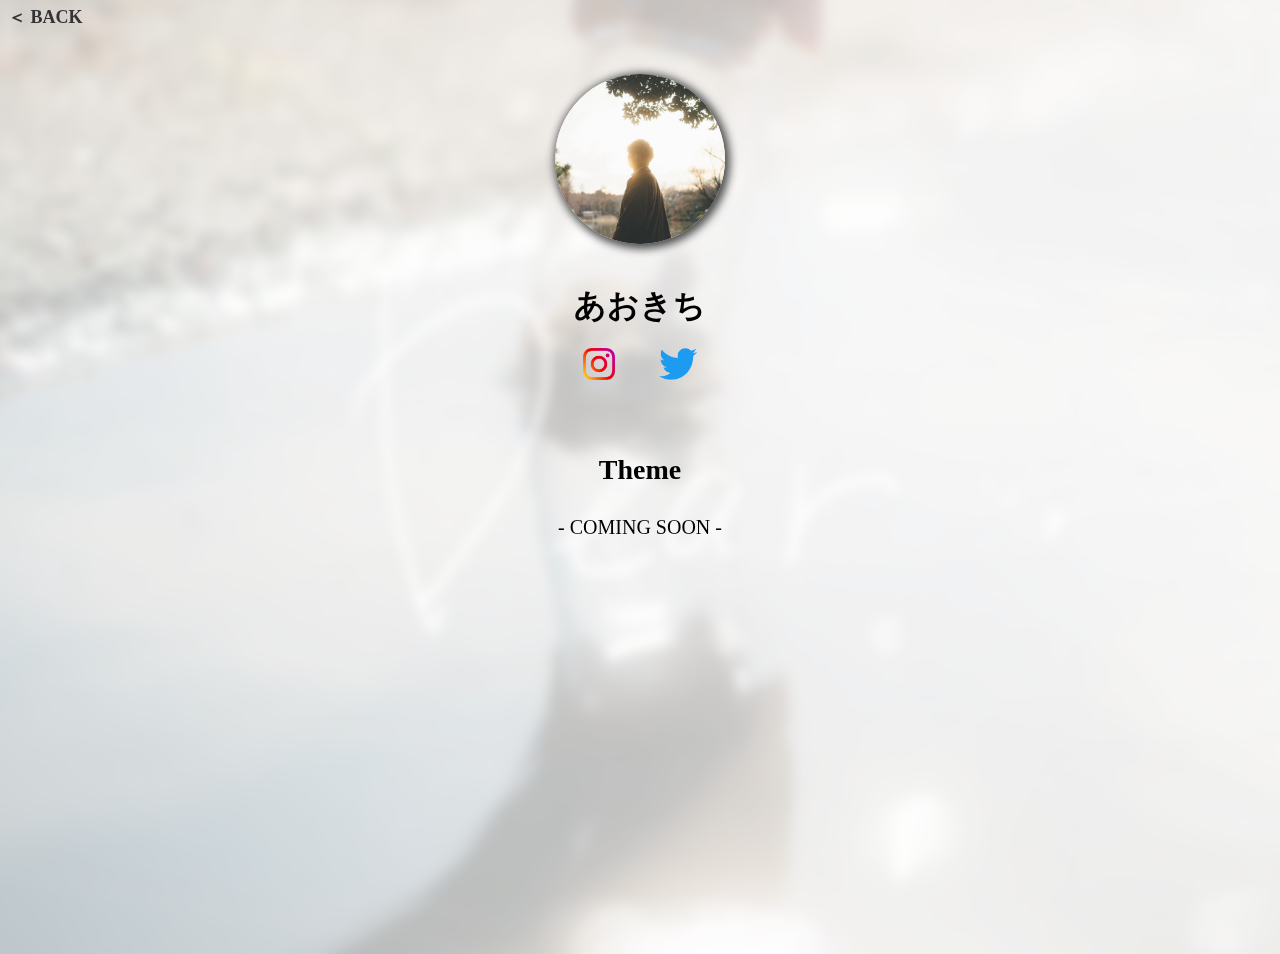
==== members/aokichi.html @ 50f56cc8 "微修正とメンバーページの作成" ====
<!DOCTYPE html>
<html lang="en">
  <head>
    <meta charset="UTF-8" />
    <meta http-equiv="X-UA-Compatible" content="IE=edge" />
    <meta name="viewport" content="width=device-width, initial-scale=1.0" />
    <title>Dear | あおきち</title>
    <link rel="stylesheet" href="./style.css" />
  </head>
  <body>
    <header>
      <a class="prev" href="#" onclick="history.back(-1);return false;"
        >＜ BACK</a
      >
    </header>
    <main>
      <img class="bg-image" src="/iamges/main_visual.jpg" alt="" />
      <section class="personal-data">
        <img
          class="member-logo"
          src="/iamges/member_icons/aokichi.jpg"
          alt=""
        />
        <h1 class="name">あおきち</h1>
        <div class="social-media">
          <a
            href="https://www.instagram.com/aokichi_photo/"
            target="_blank"
            rel="noopener noreferrer"
          >
            <img
              class="sns-logo"
              src="/iamges/Instagram_Glyph_Gradient_RGB.png"
              alt=""
            />
          </a>
          <a
            href="https://twitter.com/"
            target="_blank"
            rel="noopener noreferrer"
          >
            <img
              class="sns-logo"
              src="/iamges/2021 Twitter logo - blue.png"
              alt=""
            />
          </a>
        </div>
      </section>
      <section class="detail">
        <h2>Theme</h2>
        <p class="coming">- COMING SOON -</p>
      </section>
    </main>
  </body>
</html>
---- members/style.css ----
* {
  margin: 0;
  padding: 0;
}

section {
  display: flex;
  flex-direction: column;
  align-items: center;
}

a {
  text-decoration: none;
}

h2 {
  font-size: 28px;
}

header {
  margin: 5px 0;
}

.prev {
  font-size: 18px;
  padding: 8px;
  color: #333;
  font-weight: bold;
}

.bg-image {
  position: fixed;
  top: 50%;
  left: 50%;
  transform: translate(-50%, -50%);
  width: 120%;
  height: 120%;
  object-fit: cover;
  z-index: -1;
  filter: blur(6px);
  opacity: 0.4;
}

.name {
  font-size: 32px;
}

.member-logo {
  width: 170px;
  height: 170px;
  object-fit: cover;
  border-radius: 50%;
  box-shadow: 2px 2px 8px 3px rgb(78, 78, 78);
  margin: 40px 0;
}

.sns-logo {
  width: auto;
  height: 32px;
  margin: 20px;
}

.detail {
  margin-top: 50px;
  min-height: 500px;
}

.coming {
  margin: 30px 0;
  font-size: 20px;
}
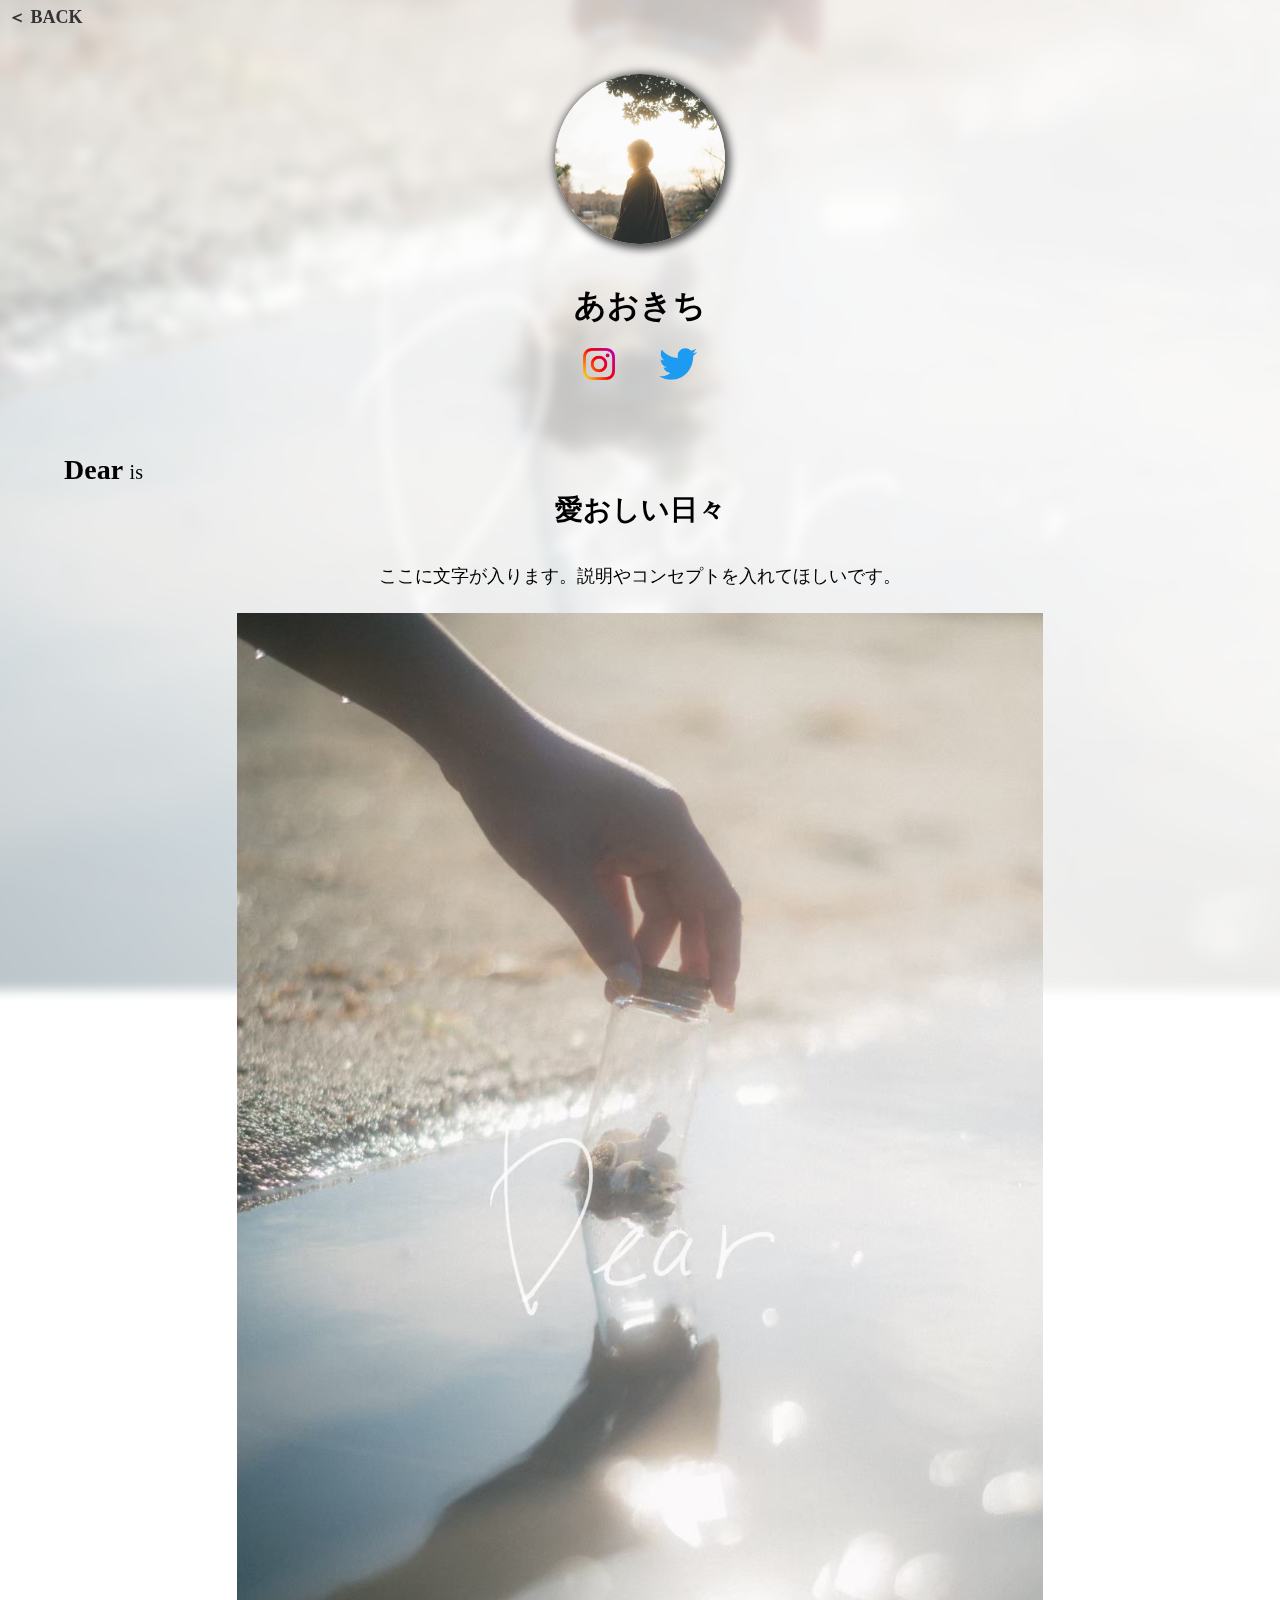
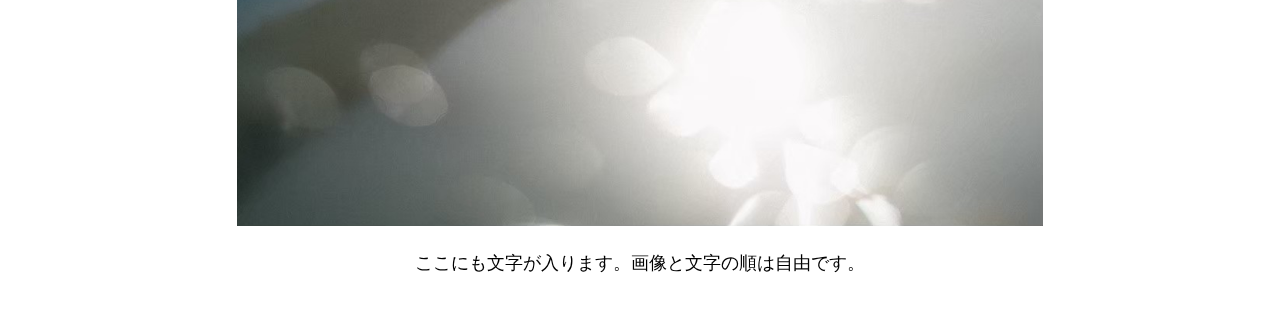
==== commit e4ee86df: "新しいテンプレートに変更" ====
--- a/members/aokichi.html
+++ b/members/aokichi.html
@@ -1,9 +1,22 @@
 <!DOCTYPE html>
-<html lang="en">
+<html lang="ja">
   <head>
     <meta charset="UTF-8" />
     <meta http-equiv="X-UA-Compatible" content="IE=edge" />
     <meta name="viewport" content="width=device-width, initial-scale=1.0" />
+    <meta
+      property="og:url"
+      content="https://dear-photo-exhibition.netlify.app"
+    />
+    <meta property="og:title" content="Dear | あおきち" />
+    <meta
+      property="og:description"
+      content="今年の夏に10人の最高のメンバーでグループ写真展「Dear」を開催いたします。"
+    />
+    <meta
+      property="og:image"
+      content="https://dear-photo-exhibition.netlify.app/images/member_icons/aokichi.jpg"
+    />
     <title>Dear | あおきち</title>
     <link rel="stylesheet" href="./style.css" />
   </head>
@@ -14,11 +27,11 @@
       >
     </header>
     <main>
-      <img class="bg-image" src="/iamges/main_visual.jpg" alt="" />
+      <img class="bg-image" src="/images/main_visual.jpg" alt="" />
       <section class="personal-data">
         <img
           class="member-logo"
-          src="/iamges/member_icons/aokichi.jpg"
+          src="/images/member_icons/aokichi.jpg"
           alt=""
         />
         <h1 class="name">あおきち</h1>
@@ -30,7 +43,7 @@
           >
             <img
               class="sns-logo"
-              src="/iamges/Instagram_Glyph_Gradient_RGB.png"
+              src="/images/Instagram_Glyph_Gradient_RGB.png"
               alt=""
             />
           </a>
@@ -41,15 +54,21 @@
           >
             <img
               class="sns-logo"
-              src="/iamges/2021 Twitter logo - blue.png"
+              src="/images/2021 Twitter logo - blue.png"
               alt=""
             />
           </a>
         </div>
       </section>
       <section class="detail">
-        <h2>Theme</h2>
-        <p class="coming">- COMING SOON -</p>
+        <h2>
+          Dear
+          <span class="size-small">is</span><br />
+          <span class="center">愛おしい日々</span>
+        </h2>
+        <p>ここに文字が入ります。説明やコンセプトを入れてほしいです。</p>
+        <img src="/images/main_visual.jpg" alt="" />
+        <p>ここにも文字が入ります。画像と文字の順は自由です。</p>
       </section>
     </main>
   </body>
--- a/members/style.css
+++ b/members/style.css
@@ -1,6 +1,7 @@
 * {
   margin: 0;
   padding: 0;
+  font-family: "游明朝", "Yu Mincho", YuMincho, "Hiragino Mincho Pro", serif !important;
 }
 
 section {
@@ -14,7 +15,16 @@
 }
 
 h2 {
+  width: 100%;
   font-size: 28px;
+  margin-bottom: 30px;
+  display: inline-block;
+}
+
+p {
+  margin: 5px 0;
+  font-size: 18px;
+  font-weight: 400;
 }
 
 header {
@@ -61,7 +71,9 @@
 }
 
 .detail {
+  margin: 50px 5% 40px;
   margin-top: 50px;
+  width: 90%;
   min-height: 500px;
 }
 
@@ -69,3 +81,20 @@
   margin: 30px 0;
   font-size: 20px;
 }
+
+.size-small {
+  font-weight: 100;
+  font-size: 20px;
+}
+
+.center {
+  display: inline-block;
+  width: 100%;
+  text-align: center;
+  margin-top: 5px;
+}
+
+.detail img {
+  width: 70%;
+  margin: 20px 0;
+}
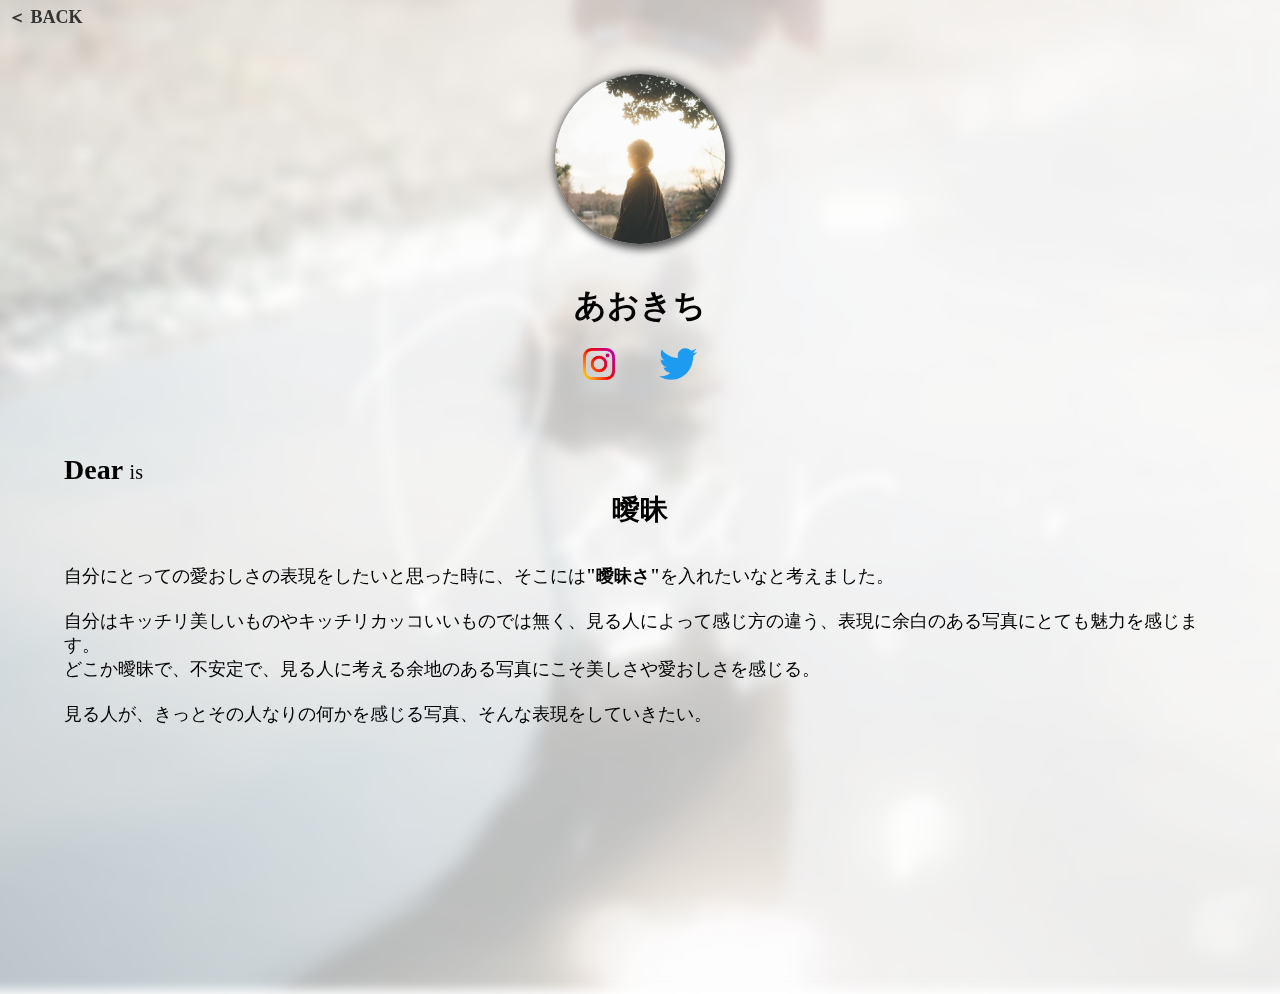
==== commit a8ada755: "個人ページの追加" ====
--- a/members/aokichi.html
+++ b/members/aokichi.html
@@ -64,11 +64,16 @@
         <h2>
           Dear
           <span class="size-small">is</span><br />
-          <span class="center">愛おしい日々</span>
+          <span class="center">曖昧</span>
         </h2>
-        <p>ここに文字が入ります。説明やコンセプトを入れてほしいです。</p>
-        <img src="/images/main_visual.jpg" alt="" />
-        <p>ここにも文字が入ります。画像と文字の順は自由です。</p>
+        <p>
+          自分にとっての愛おしさの表現をしたいと思った時に、そこには<b>"曖昧さ"</b>を入れたいなと考えました。<br />
+          <br />
+          自分はキッチリ美しいものやキッチリカッコいいものでは無く、見る人によって感じ方の違う、表現に余白のある写真にとても魅力を感じます。<br />
+          どこか曖昧で、不安定で、見る人に考える余地のある写真にこそ美しさや愛おしさを感じる。<br />
+          <br />
+          見る人が、きっとその人なりの何かを感じる写真、そんな表現をしていきたい。<br />
+        </p>
       </section>
     </main>
   </body>
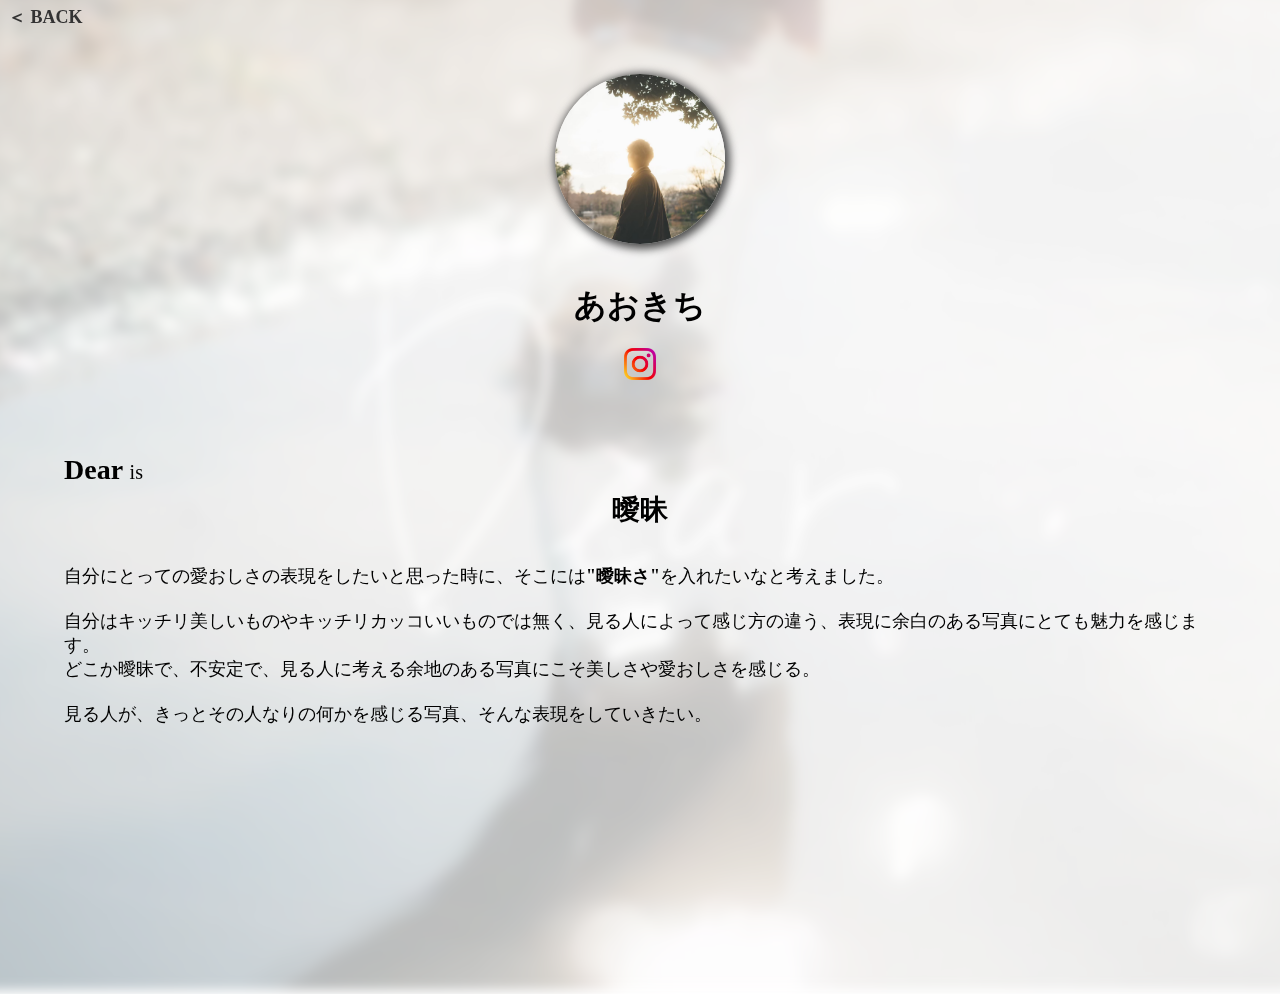
==== commit b2c4447c: "Update aokichi.html" ====
--- a/members/aokichi.html
+++ b/members/aokichi.html
@@ -47,17 +47,6 @@
               alt=""
             />
           </a>
-          <a
-            href="https://twitter.com/"
-            target="_blank"
-            rel="noopener noreferrer"
-          >
-            <img
-              class="sns-logo"
-              src="/images/2021 Twitter logo - blue.png"
-              alt=""
-            />
-          </a>
         </div>
       </section>
       <section class="detail">
